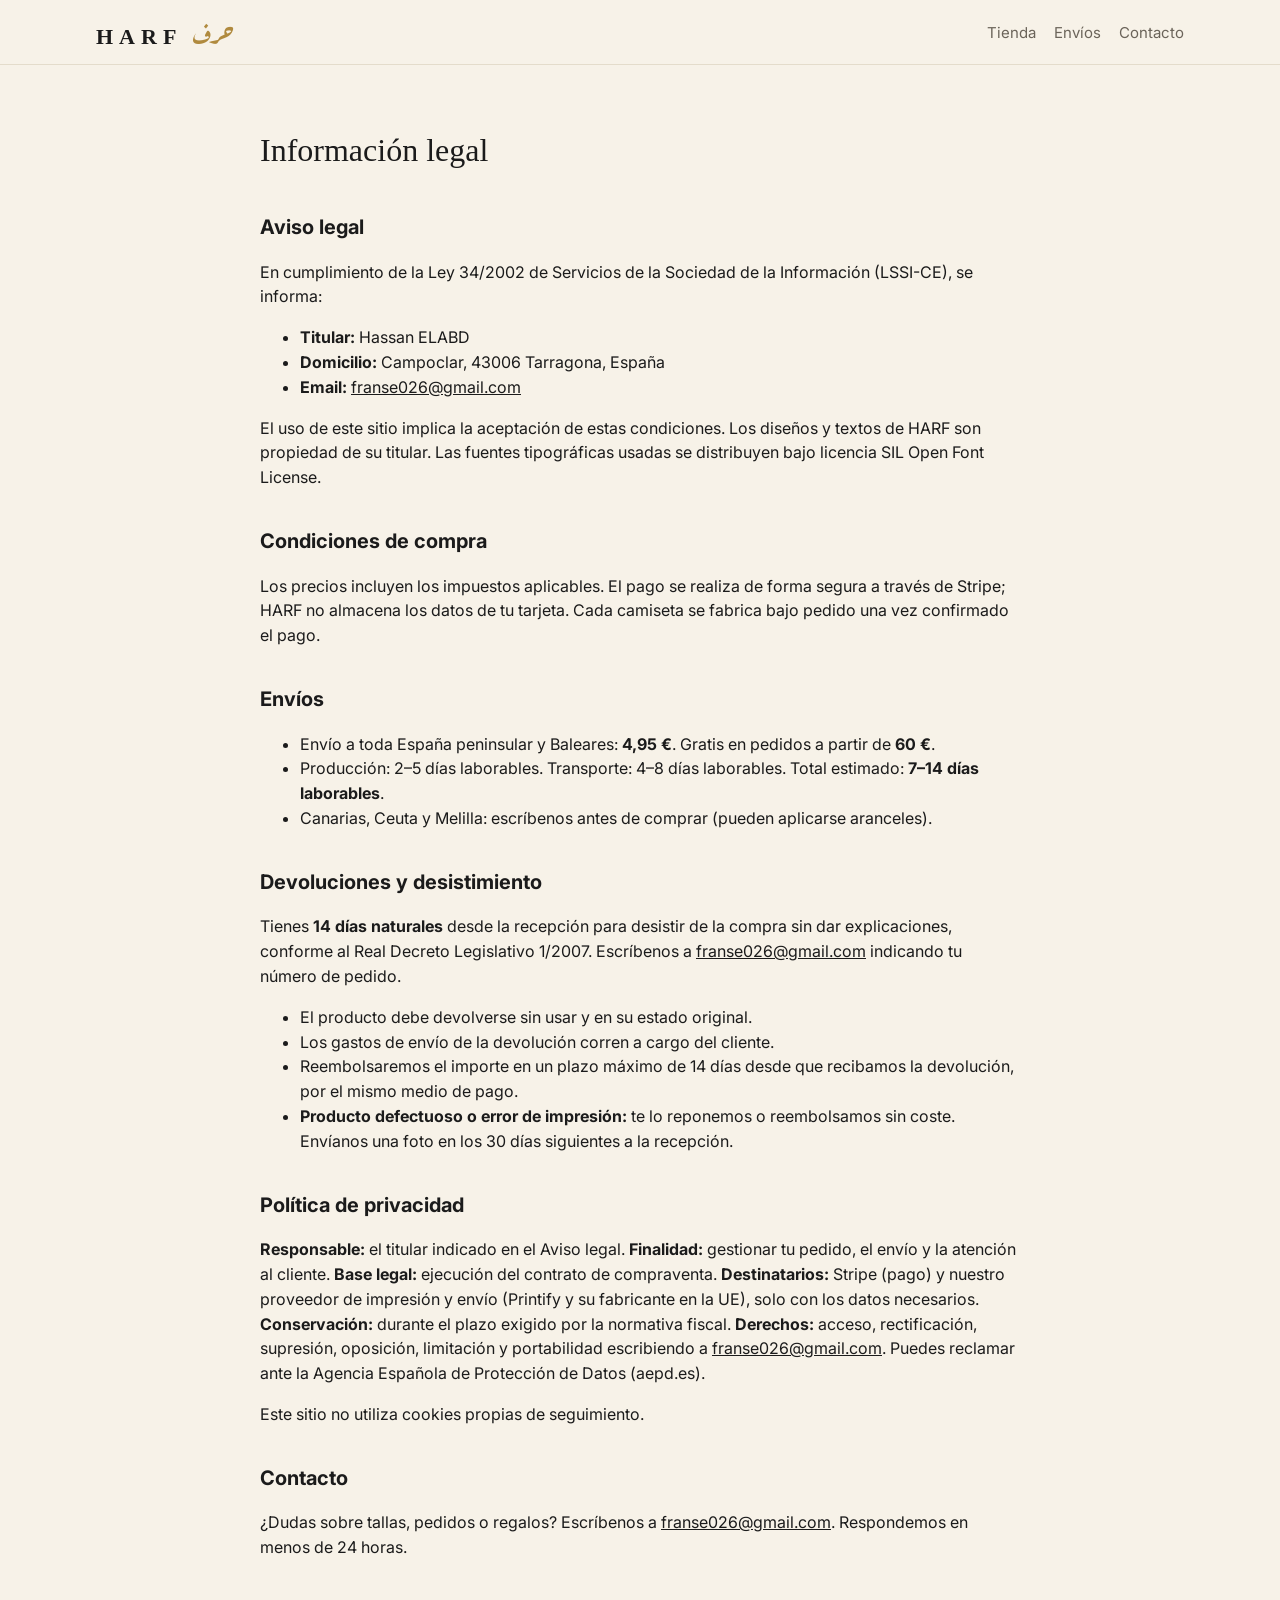
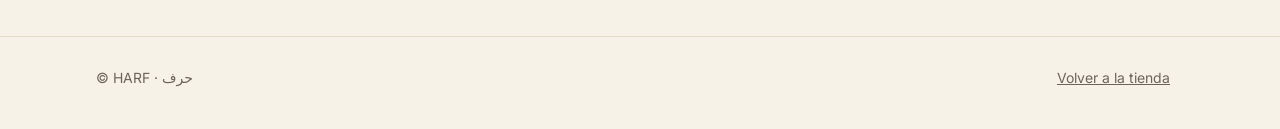
==== legal.html @ e64bba2a "Move HARF store into its own repository Storefront, print designs, Instagram posts and generator scr" ====
<!doctype html>
<html lang="es">
<head>
<meta charset="utf-8">
<meta name="viewport" content="width=device-width, initial-scale=1">
<title>Información legal · HARF</title>
<link href="https://fonts.googleapis.com/css2?family=Aref+Ruqaa:wght@700&family=Inter:wght@400;600&display=swap" rel="stylesheet">
<link rel="stylesheet" href="style.css">
</head>
<body>
<header class="top"><div class="wrap">
  <a class="logo" href="./"><b>HARF</b><span>حرف</span></a>
  <nav><a href="./#tienda">Tienda</a><a href="#envios">Envíos</a><a href="#contacto">Contacto</a></nav>
</div></header>

<main class="wrap legal">
  <h1>Información legal</h1>

  <h2 id="aviso">Aviso legal</h2>
  <p>En cumplimiento de la Ley 34/2002 de Servicios de la Sociedad de la Información (LSSI-CE), se informa:</p>
  <ul>
    <li><b>Titular:</b> Hassan ELABD</li>
    <li><b>Domicilio:</b> Campoclar, 43006 Tarragona, España</li>
    <li><b>Email:</b> <a href="mailto:franse026@gmail.com">franse026@gmail.com</a></li>
  </ul>
  <p>El uso de este sitio implica la aceptación de estas condiciones. Los diseños y textos de HARF son propiedad de su titular. Las fuentes tipográficas usadas se distribuyen bajo licencia SIL Open Font License.</p>

  <h2 id="compra">Condiciones de compra</h2>
  <p>Los precios incluyen los impuestos aplicables. El pago se realiza de forma segura a través de Stripe; HARF no almacena los datos de tu tarjeta. Cada camiseta se fabrica bajo pedido una vez confirmado el pago.</p>

  <h2 id="envios">Envíos</h2>
  <ul>
    <li>Envío a toda España peninsular y Baleares: <b>4,95 €</b>. Gratis en pedidos a partir de <b>60 €</b>.</li>
    <li>Producción: 2–5 días laborables. Transporte: 4–8 días laborables. Total estimado: <b>7–14 días laborables</b>.</li>
    <li>Canarias, Ceuta y Melilla: escríbenos antes de comprar (pueden aplicarse aranceles).</li>
  </ul>

  <h2 id="devoluciones">Devoluciones y desistimiento</h2>
  <p>Tienes <b>14 días naturales</b> desde la recepción para desistir de la compra sin dar explicaciones, conforme al Real Decreto Legislativo 1/2007. Escríbenos a <a href="mailto:franse026@gmail.com">franse026@gmail.com</a> indicando tu número de pedido.</p>
  <ul>
    <li>El producto debe devolverse sin usar y en su estado original.</li>
    <li>Los gastos de envío de la devolución corren a cargo del cliente.</li>
    <li>Reembolsaremos el importe en un plazo máximo de 14 días desde que recibamos la devolución, por el mismo medio de pago.</li>
    <li><b>Producto defectuoso o error de impresión:</b> te lo reponemos o reembolsamos sin coste. Envíanos una foto en los 30 días siguientes a la recepción.</li>
  </ul>

  <h2 id="privacidad">Política de privacidad</h2>
  <p><b>Responsable:</b> el titular indicado en el Aviso legal. <b>Finalidad:</b> gestionar tu pedido, el envío y la atención al cliente. <b>Base legal:</b> ejecución del contrato de compraventa. <b>Destinatarios:</b> Stripe (pago) y nuestro proveedor de impresión y envío (Printify y su fabricante en la UE), solo con los datos necesarios. <b>Conservación:</b> durante el plazo exigido por la normativa fiscal. <b>Derechos:</b> acceso, rectificación, supresión, oposición, limitación y portabilidad escribiendo a <a href="mailto:franse026@gmail.com">franse026@gmail.com</a>. Puedes reclamar ante la Agencia Española de Protección de Datos (aepd.es).</p>
  <p>Este sitio no utiliza cookies propias de seguimiento.</p>

  <h2 id="contacto">Contacto</h2>
  <p>¿Dudas sobre tallas, pedidos o regalos? Escríbenos a <a href="mailto:franse026@gmail.com">franse026@gmail.com</a>. Respondemos en menos de 24 horas.</p>
</main>

<footer><div class="wrap"><div>© HARF · حرف</div><div><a href="./">Volver a la tienda</a></div></div></footer>
</body>
</html>
---- style.css ----
:root {
  --ink: #1b1b1b;
  --paper: #f7f2e8;
  --gold: #b08a3e;
  --muted: #6b645a;
  --line: #e4dccb;
  --card: #fffdf8;
}
* { box-sizing: border-box; }
html, body { margin: 0; background: var(--paper); color: var(--ink); }
body { font-family: "Inter", system-ui, -apple-system, Segoe UI, Roboto, sans-serif; line-height: 1.55; }
a { color: inherit; }
img { max-width: 100%; display: block; }
.wrap { max-width: 1120px; margin: 0 auto; padding: 0 16px; }

header.top { border-bottom: 1px solid var(--line); background: var(--paper); position: sticky; top: 0; z-index: 5; }
header.top .wrap { display: flex; align-items: center; justify-content: space-between; height: 64px; }
.logo { display: flex; align-items: baseline; gap: 10px; text-decoration: none; }
.logo b { font-family: Georgia, serif; letter-spacing: 6px; font-size: 22px; }
.logo span { font-family: "Aref Ruqaa", serif; font-size: 28px; color: var(--gold); }
nav a { margin-left: 18px; text-decoration: none; font-size: 15px; color: var(--muted); }

.banner { background: var(--ink); color: var(--paper); text-align: center; font-size: 14px; padding: 8px 16px; }

.hero { padding: 64px 0 48px; text-align: center; }
.hero .ar { color: var(--gold); font-family: "Aref Ruqaa", serif; font-size: clamp(64px, 14vw, 140px); line-height: 1.1; margin: 0; }
.hero h1 { font-family: Georgia, serif; font-weight: 400; font-size: clamp(26px, 4.5vw, 42px); margin: 12px 0 10px; }
.hero p { color: var(--muted); max-width: 560px; margin: 0 auto 26px; }
.btn { display: inline-block; background: var(--ink); color: var(--paper); border: 0; border-radius: 999px; padding: 14px 28px; font-size: 16px; cursor: pointer; text-decoration: none; }
.btn.gold { background: var(--gold); }
.btn:disabled { opacity: .5; cursor: not-allowed; }

.grid { display: grid; grid-template-columns: repeat(auto-fill, minmax(min(240px, 44vw), 1fr)); gap: 16px; padding: 8px 0 64px; }
.card { background: var(--card); border: 1px solid var(--line); border-radius: 14px; overflow: hidden; cursor: pointer; transition: transform .15s; }
.card:hover { transform: translateY(-3px); }
.card img { aspect-ratio: 1; object-fit: cover; width: 100%; background: #eee; }
.card .info { padding: 14px 16px 18px; }
.card .ar { font-family: "Aref Ruqaa", serif; font-size: 26px; color: var(--gold); float: right; line-height: 1; }
.card h3 { margin: 0; font-size: 17px; }
.card small { color: var(--muted); }
.card .price { margin-top: 8px; font-weight: 600; }

.features { display: grid; grid-template-columns: repeat(auto-fit, minmax(220px, 1fr)); gap: 18px; padding: 40px 0; border-top: 1px solid var(--line); }
.features div { text-align: center; }
.features b { display: block; margin-bottom: 4px; }
.features p { color: var(--muted); margin: 0; font-size: 15px; }

dialog { border: 0; border-radius: 16px; padding: 0; max-width: 900px; width: calc(100% - 32px); background: var(--card); color: var(--ink); }
dialog::backdrop { background: rgba(0,0,0,.5); }
.pd { display: grid; grid-template-columns: 1fr 1fr; }
.pd img { width: 100%; height: 100%; object-fit: cover; background: #eee; }
.pd .body { padding: 28px; }
.pd .ar { font-family: "Aref Ruqaa", serif; font-size: 54px; color: var(--gold); line-height: 1.1; }
.pd h2 { margin: 4px 0; font-family: Georgia, serif; font-weight: 400; }
.pd .muted { color: var(--muted); }
.opts { display: flex; flex-wrap: wrap; gap: 8px; margin: 8px 0 18px; }
.opts button { border: 1px solid var(--line); background: #fff; border-radius: 8px; padding: 8px 14px; cursor: pointer; font-size: 15px; color: var(--ink); }
.opts button[aria-pressed="true"] { border-color: var(--ink); background: var(--ink); color: var(--paper); }
.close { position: absolute; top: 10px; right: 14px; background: rgba(255,255,255,.9); border: 0; font-size: 26px; cursor: pointer; border-radius: 50%; width: 40px; height: 40px; }
.note { font-size: 13px; color: var(--muted); margin-top: 14px; }

footer { border-top: 1px solid var(--line); padding: 30px 0 40px; color: var(--muted); font-size: 14px; }
footer .wrap { display: flex; flex-wrap: wrap; justify-content: space-between; gap: 12px; }
footer a { margin-right: 14px; white-space: nowrap; }

.legal { padding: 40px 0 60px; max-width: 760px; }
.legal h1 { font-family: Georgia, serif; font-weight: 400; }
.legal h2 { margin-top: 36px; font-size: 20px; }

@media (max-width: 700px) {
  .pd { grid-template-columns: 1fr; }
  .pd .body { padding: 20px; }
  nav a { margin-left: 12px; font-size: 14px; }
}
@media (max-width: 520px) {
  .card .info { padding: 10px 12px 14px; }
  .card h3 { font-size: 15px; }
  .card .ar { font-size: 20px; }
}
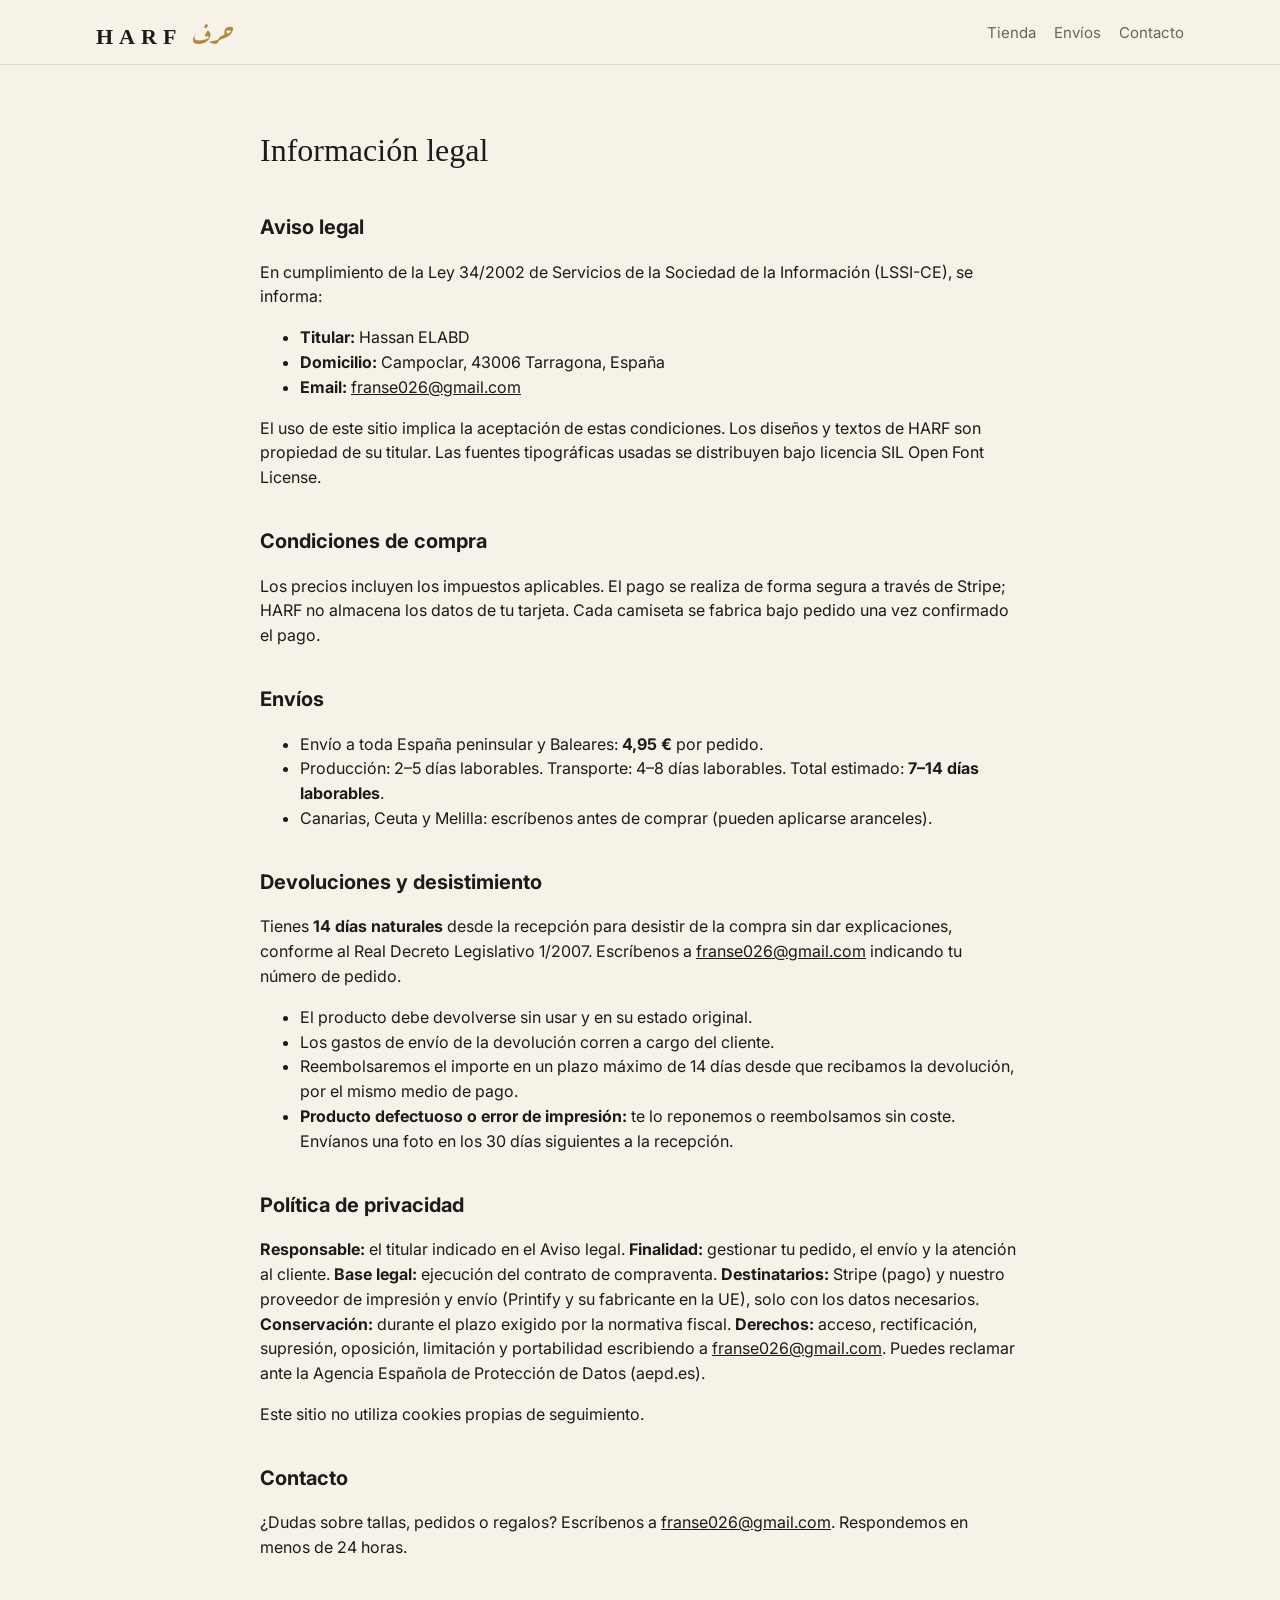
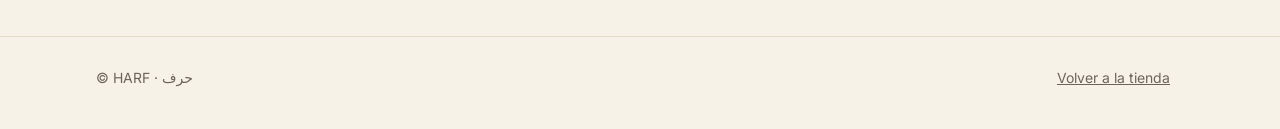
==== commit 43d1c271: "Turn on Stripe checkout for all twelve tees Each design/color opens its own Stripe Payment Link (siz" ====
--- a/legal.html
+++ b/legal.html
@@ -30,7 +30,7 @@
 
   <h2 id="envios">Envíos</h2>
   <ul>
-    <li>Envío a toda España peninsular y Baleares: <b>4,95 €</b>. Gratis en pedidos a partir de <b>60 €</b>.</li>
+    <li>Envío a toda España peninsular y Baleares: <b>4,95 €</b> por pedido.</li>
     <li>Producción: 2–5 días laborables. Transporte: 4–8 días laborables. Total estimado: <b>7–14 días laborables</b>.</li>
     <li>Canarias, Ceuta y Melilla: escríbenos antes de comprar (pueden aplicarse aranceles).</li>
   </ul>
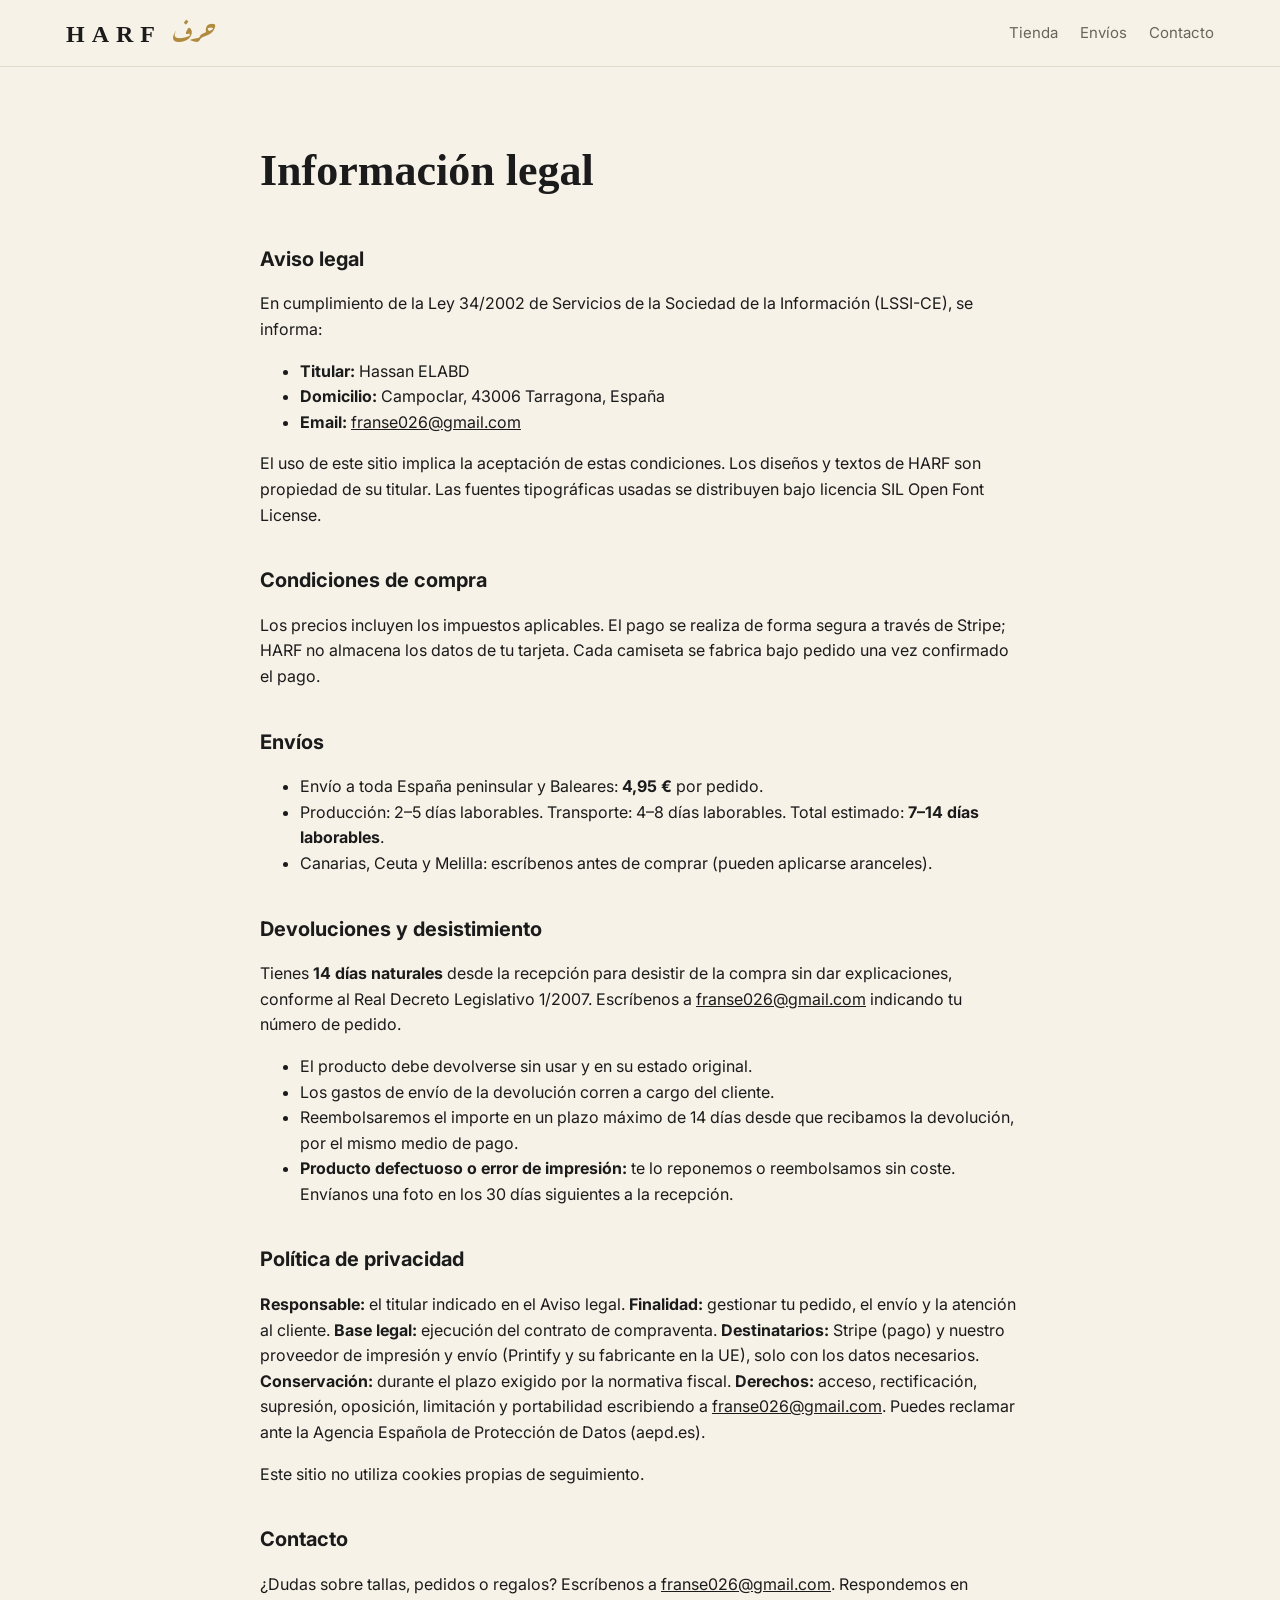
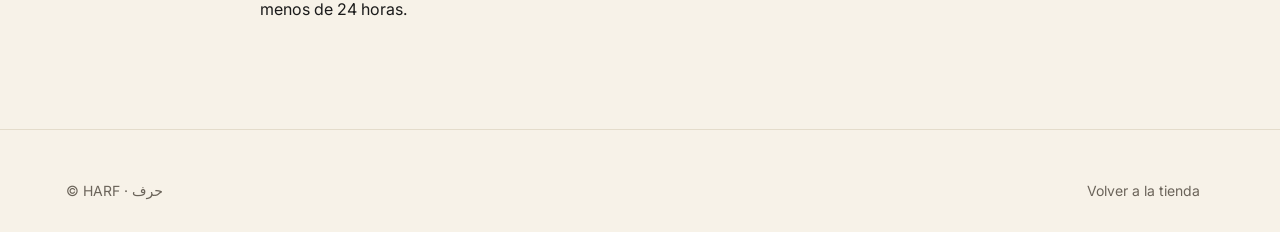
==== commit a403d7ea: "Redesign storefront Full-bleed hero with the Córdoba arches, a scrolling strip of Arabic words, prod" ====
--- a/legal.html
+++ b/legal.html
@@ -52,6 +52,6 @@
   <p>¿Dudas sobre tallas, pedidos o regalos? Escríbenos a <a href="mailto:franse026@gmail.com">franse026@gmail.com</a>. Respondemos en menos de 24 horas.</p>
 </main>
 
-<footer><div class="wrap"><div>© HARF · حرف</div><div><a href="./">Volver a la tienda</a></div></div></footer>
+<footer class="simple"><div class="wrap"><div>© HARF · حرف</div><div><a href="./">Volver a la tienda</a></div></div></footer>
 </body>
 </html>
--- a/style.css
+++ b/style.css
@@ -1,79 +1,209 @@
 :root {
   --ink: #1b1b1b;
   --paper: #f7f2e8;
+  --paper-2: #efe6d6;
   --gold: #b08a3e;
+  --gold-2: #8f6d2b;
+  --terracotta: #b5532c;
   --muted: #6b645a;
   --line: #e4dccb;
   --card: #fffdf8;
+  --radius: 16px;
+  --shadow: 0 10px 30px rgba(27, 27, 27, .08);
 }
 * { box-sizing: border-box; }
+html { scroll-behavior: smooth; }
 html, body { margin: 0; background: var(--paper); color: var(--ink); }
-body { font-family: "Inter", system-ui, -apple-system, Segoe UI, Roboto, sans-serif; line-height: 1.55; }
+body { font-family: "Inter", system-ui, -apple-system, Segoe UI, Roboto, sans-serif; line-height: 1.6; -webkit-font-smoothing: antialiased; }
 a { color: inherit; }
 img { max-width: 100%; display: block; }
-.wrap { max-width: 1120px; margin: 0 auto; padding: 0 16px; }
-
-header.top { border-bottom: 1px solid var(--line); background: var(--paper); position: sticky; top: 0; z-index: 5; }
-header.top .wrap { display: flex; align-items: center; justify-content: space-between; height: 64px; }
+.wrap { max-width: 1180px; margin: 0 auto; padding: 0 16px; }
+.serif { font-family: "Cormorant Garamond", Georgia, serif; }
+.ar { font-family: "Aref Ruqaa", serif; }
+.eyebrow { font-size: 13px; letter-spacing: 3px; text-transform: uppercase; color: var(--gold-2); font-weight: 600; }
+.section { padding: 72px 0; }
+.section h2 { font-family: "Cormorant Garamond", Georgia, serif; font-weight: 600; font-size: clamp(32px, 5vw, 46px); line-height: 1.1; margin: 8px 0 14px; }
+.lead { color: var(--muted); font-size: 18px; max-width: 620px; }
+
+/* Announcement + header */
+.banner { background: var(--ink); color: var(--paper); text-align: center; font-size: 14px; padding: 9px 16px; letter-spacing: .2px; }
+.banner b { color: #e3c27a; letter-spacing: 1px; }
+header.top { position: sticky; top: 0; z-index: 20; background: rgba(247, 242, 232, .92); backdrop-filter: saturate(140%) blur(10px); -webkit-backdrop-filter: saturate(140%) blur(10px); border-bottom: 1px solid var(--line); }
+header.top .wrap { display: flex; align-items: center; justify-content: space-between; height: 66px; }
 .logo { display: flex; align-items: baseline; gap: 10px; text-decoration: none; }
-.logo b { font-family: Georgia, serif; letter-spacing: 6px; font-size: 22px; }
-.logo span { font-family: "Aref Ruqaa", serif; font-size: 28px; color: var(--gold); }
-nav a { margin-left: 18px; text-decoration: none; font-size: 15px; color: var(--muted); }
-
-.banner { background: var(--ink); color: var(--paper); text-align: center; font-size: 14px; padding: 8px 16px; }
-
+.logo b { font-family: "Cormorant Garamond", Georgia, serif; letter-spacing: 7px; font-size: 24px; font-weight: 700; }
+.logo span { font-family: "Aref Ruqaa", serif; font-size: 30px; color: var(--gold); line-height: 1; }
+nav { display: flex; gap: 22px; }
+nav a { text-decoration: none; font-size: 15px; color: var(--muted); transition: color .15s; }
+nav a:hover { color: var(--ink); }
+
+/* Buttons */
+.btn { display: inline-flex; align-items: center; justify-content: center; gap: 8px; background: var(--ink); color: var(--paper); border: 1px solid var(--ink); border-radius: 999px; padding: 14px 26px; font-size: 16px; font-weight: 600; cursor: pointer; text-decoration: none; transition: transform .15s, background .15s; }
+.btn:hover { transform: translateY(-1px); }
+.btn.gold { background: var(--gold); border-color: var(--gold); color: #fff; }
+.btn.gold:hover { background: var(--gold-2); border-color: var(--gold-2); }
+.btn.light { background: var(--paper); color: var(--ink); border-color: var(--paper); }
+.btn.ghost { background: transparent; color: inherit; border-color: currentColor; }
+.btn.block { width: 100%; }
+
+/* Hero */
+.hero-img { position: relative; min-height: min(86vh, 760px); display: flex; align-items: flex-end; color: #fff; background: #3b2a1e center / cover no-repeat; }
+.hero-img::before { content: ""; position: absolute; inset: 0; background: linear-gradient(180deg, rgba(20, 14, 8, .25) 0%, rgba(20, 14, 8, .35) 45%, rgba(20, 14, 8, .82) 100%); }
+.hero-img .wrap { position: relative; width: 100%; padding-bottom: 64px; padding-top: 120px; }
+.hero-img .ar { font-size: clamp(90px, 17vw, 190px); line-height: 1; color: #e3c27a; margin: 0 0 6px; text-shadow: 0 6px 30px rgba(0, 0, 0, .35); }
+.hero-img h1 { font-family: "Cormorant Garamond", Georgia, serif; font-weight: 600; font-size: clamp(38px, 6.4vw, 70px); line-height: 1.02; margin: 0 0 16px; max-width: 760px; }
+.hero-img p { font-size: clamp(17px, 2vw, 20px); max-width: 560px; margin: 0 0 28px; color: rgba(255, 255, 255, .88); }
+.hero-ctas { display: flex; flex-wrap: wrap; gap: 12px; }
+.hero-trust { display: flex; flex-wrap: wrap; gap: 8px 22px; margin-top: 28px; font-size: 14px; color: rgba(255, 255, 255, .8); }
+.hero-trust span::before { content: "✦ "; color: #e3c27a; }
+.credit { position: absolute; right: 12px; bottom: 8px; font-size: 11px; color: rgba(255, 255, 255, .6); }
+.credit a { color: inherit; }
+
+/* Word marquee */
+.marquee { overflow: hidden; background: var(--ink); color: var(--paper); border-block: 1px solid #000; }
+.marquee-track { display: flex; gap: 46px; width: max-content; padding: 16px 0; animation: scroll 42s linear infinite; }
+.marquee-track span { display: inline-flex; align-items: baseline; gap: 12px; white-space: nowrap; font-size: 15px; letter-spacing: 1px; color: rgba(247, 242, 232, .7); }
+.marquee-track .ar { font-size: 30px; color: #e3c27a; letter-spacing: 0; }
+@keyframes scroll { to { transform: translateX(-50%); } }
+@media (prefers-reduced-motion: reduce) { .marquee-track { animation: none; } }
+
+/* Shop */
+.shop-head { display: flex; flex-wrap: wrap; justify-content: space-between; align-items: flex-end; gap: 16px; margin-bottom: 22px; }
+.filters { display: flex; gap: 8px; flex-wrap: wrap; }
+.filters button { border: 1px solid var(--line); background: var(--card); color: var(--ink); border-radius: 999px; padding: 9px 18px; font-size: 14px; font-weight: 500; cursor: pointer; transition: all .15s; }
+.filters button:hover { border-color: var(--ink); }
+.filters button[aria-pressed="true"] { background: var(--ink); color: var(--paper); border-color: var(--ink); }
+.grid { display: grid; grid-template-columns: repeat(auto-fill, minmax(min(250px, 44vw), 1fr)); gap: 22px 18px; }
+.card { position: relative; cursor: pointer; outline: none; }
+.card .media { position: relative; aspect-ratio: 1; border-radius: var(--radius); overflow: hidden; background: #ece6da; }
+.card .media img { position: absolute; inset: 0; width: 100%; height: 100%; object-fit: cover; transition: opacity .35s, transform .6s; }
+.card .media img.alt { opacity: 0; }
+.card:hover .media img.main, .card:focus-visible .media img.main { transform: scale(1.03); }
+@media (hover: hover) { .card:hover .media img.alt { opacity: 1; } }
+.card:focus-visible .media { box-shadow: 0 0 0 3px var(--gold); }
+.badge { position: absolute; top: 12px; left: 12px; z-index: 2; background: var(--gold); color: #fff; font-size: 11px; font-weight: 700; letter-spacing: 1px; text-transform: uppercase; padding: 5px 10px; border-radius: 999px; }
+.card .info { padding: 12px 2px 0; display: grid; grid-template-columns: 1fr auto; gap: 2px 10px; align-items: baseline; }
+.card h3 { margin: 0; font-size: 16px; font-weight: 600; }
+.card .ar { font-size: 24px; color: var(--gold); line-height: 1; grid-row: span 2; align-self: center; }
+.card small { color: var(--muted); font-size: 13px; }
+.card .row2 { grid-column: 1 / -1; display: flex; justify-content: space-between; align-items: center; margin-top: 6px; }
+.price { font-weight: 700; }
+.swatches { display: flex; gap: 5px; }
+.swatches i { width: 14px; height: 14px; border-radius: 50%; border: 1px solid rgba(0, 0, 0, .2); display: inline-block; }
+
+/* Story */
+.story { background: var(--paper-2); }
+.split { display: grid; grid-template-columns: 1.05fr 1fr; gap: 48px; align-items: center; }
+.split .photo { border-radius: 22px; overflow: hidden; box-shadow: var(--shadow); position: relative; aspect-ratio: 4 / 5; background: #6b4b33 center / cover; }
+.split .photo .credit { color: rgba(255, 255, 255, .75); }
+.quote { font-family: "Cormorant Garamond", Georgia, serif; font-size: clamp(26px, 3.6vw, 36px); line-height: 1.25; margin: 0 0 20px; }
+.quote .ar { color: var(--gold); font-size: 1.15em; }
+.word-list { list-style: none; padding: 0; margin: 22px 0 28px; display: grid; grid-template-columns: 1fr 1fr; gap: 10px 22px; }
+.word-list li { display: flex; gap: 10px; align-items: baseline; border-bottom: 1px dashed var(--line); padding-bottom: 8px; }
+.word-list b { font-weight: 600; min-width: 86px; }
+.word-list span { color: var(--muted); font-size: 15px; }
+
+/* Couple / gift */
+.gift { background: var(--ink); color: var(--paper); border-radius: 26px; padding: 44px; display: grid; grid-template-columns: 1fr 1.2fr; gap: 36px; align-items: center; overflow: hidden; }
+.gift h2 { color: var(--paper); }
+.gift p { color: rgba(247, 242, 232, .78); }
+.gift .pair { display: grid; grid-template-columns: 1fr 1fr; gap: 14px; }
+.gift .pair button { background: #2a2826; border: 0; padding: 0; border-radius: 16px; overflow: hidden; cursor: pointer; color: var(--paper); text-align: left; }
+.gift .pair img { aspect-ratio: 1; object-fit: cover; width: 100%; }
+.gift .pair span { display: block; padding: 10px 14px 14px; font-weight: 600; }
+.gift .pair span em { font-style: normal; color: #e3c27a; font-family: "Aref Ruqaa", serif; font-size: 20px; margin-left: 6px; }
+
+/* Features */
+.features { display: grid; grid-template-columns: repeat(4, 1fr); gap: 18px; }
+.feature { background: var(--card); border: 1px solid var(--line); border-radius: var(--radius); padding: 22px; }
+.feature svg { width: 30px; height: 30px; color: var(--gold); margin-bottom: 10px; }
+.feature b { display: block; margin-bottom: 4px; }
+.feature p { color: var(--muted); margin: 0; font-size: 15px; }
+
+/* FAQ */
+.faq { max-width: 820px; }
+.faq details { border-bottom: 1px solid var(--line); padding: 4px 0; }
+.faq summary { cursor: pointer; list-style: none; padding: 16px 30px 16px 0; font-weight: 600; font-size: 17px; position: relative; }
+.faq summary::-webkit-details-marker { display: none; }
+.faq summary::after { content: "+"; position: absolute; right: 4px; top: 12px; font-size: 24px; color: var(--gold); transition: transform .2s; }
+.faq details[open] summary::after { transform: rotate(45deg); }
+.faq details p { margin: 0 0 18px; color: var(--muted); }
+
+/* Instagram CTA */
+.ig { text-align: center; }
+.ig .ar { font-size: 70px; color: var(--gold); line-height: 1; }
+
+/* Product dialog */
+dialog { border: 0; border-radius: 22px; padding: 0; max-width: 980px; width: calc(100% - 24px); max-height: calc(100vh - 24px); background: var(--card); color: var(--ink); box-shadow: 0 30px 80px rgba(0, 0, 0, .35); }
+dialog::backdrop { background: rgba(20, 16, 10, .55); backdrop-filter: blur(3px); }
+.pd { display: grid; grid-template-columns: 1.05fr 1fr; }
+.pd .gallery { background: #ece6da; position: relative; }
+.pd .gallery > img { width: 100%; aspect-ratio: 1; object-fit: cover; }
+.thumbs { display: flex; gap: 8px; padding: 10px; }
+.thumbs button { width: 64px; height: 64px; border-radius: 10px; overflow: hidden; border: 2px solid transparent; padding: 0; cursor: pointer; background: #ddd; }
+.thumbs button[aria-pressed="true"] { border-color: var(--ink); }
+.thumbs img { width: 100%; height: 100%; object-fit: cover; }
+.pd .body { padding: 30px 30px 26px; overflow-y: auto; }
+.pd .ar { font-size: 56px; color: var(--gold); line-height: 1.15; }
+.pd h2 { margin: 2px 0; font-family: "Cormorant Garamond", Georgia, serif; font-weight: 600; font-size: 34px; line-height: 1.1; }
+.pd .muted { color: var(--muted); }
+.pd .pprice { font-size: 24px; font-weight: 700; margin: 10px 0 4px; }
+.pd .pprice small { font-size: 14px; color: var(--muted); font-weight: 400; }
+.opt-label { font-size: 14px; font-weight: 600; margin: 16px 0 8px; display: flex; justify-content: space-between; }
+.opt-label a { font-weight: 400; color: var(--muted); }
+.opts { display: flex; flex-wrap: wrap; gap: 8px; }
+.opts button { border: 1px solid var(--line); background: #fff; border-radius: 10px; padding: 9px 16px; cursor: pointer; font-size: 15px; color: var(--ink); display: inline-flex; gap: 8px; align-items: center; }
+.opts button i { width: 14px; height: 14px; border-radius: 50%; border: 1px solid rgba(0, 0, 0, .2); }
+.opts button[aria-pressed="true"] { border-color: var(--ink); box-shadow: inset 0 0 0 1px var(--ink); }
+.pd ul.bullets { padding-left: 18px; margin: 18px 0; color: var(--muted); font-size: 14px; }
+.pd ul.bullets li { margin: 4px 0; }
+.code-hint { background: var(--paper); border: 1px dashed var(--gold); border-radius: 12px; padding: 10px 14px; font-size: 14px; margin-top: 14px; }
+.code-hint b { letter-spacing: 1px; }
+.close { position: absolute; top: 12px; right: 12px; z-index: 3; background: rgba(255, 255, 255, .92); border: 0; font-size: 24px; cursor: pointer; border-radius: 50%; width: 42px; height: 42px; box-shadow: var(--shadow); }
+.size-table { width: 100%; border-collapse: collapse; font-size: 15px; margin-top: 10px; }
+.size-table th, .size-table td { padding: 10px 8px; border-bottom: 1px solid var(--line); text-align: center; }
+.size-table th { color: var(--muted); font-weight: 500; }
+#sizes .body { padding: 30px; }
+
+/* Footer */
+footer { background: var(--ink); color: rgba(247, 242, 232, .75); padding: 50px 0 30px; font-size: 14px; margin-top: 30px; }
+footer .cols { display: grid; grid-template-columns: 1.4fr 1fr 1fr; gap: 30px; }
+footer .logo b { color: var(--paper); }
+footer h4 { color: var(--paper); margin: 0 0 12px; font-size: 14px; letter-spacing: 2px; text-transform: uppercase; }
+footer a { display: block; text-decoration: none; margin: 6px 0; }
+footer a:hover { color: var(--paper); }
+footer .fine { border-top: 1px solid #333; margin-top: 34px; padding-top: 18px; display: flex; flex-wrap: wrap; justify-content: space-between; gap: 10px; font-size: 12px; color: rgba(247, 242, 232, .5); }
+footer .fine a { display: inline; margin: 0; }
+
+/* Simple pages (legal, gracias) */
 .hero { padding: 64px 0 48px; text-align: center; }
-.hero .ar { color: var(--gold); font-family: "Aref Ruqaa", serif; font-size: clamp(64px, 14vw, 140px); line-height: 1.1; margin: 0; }
-.hero h1 { font-family: Georgia, serif; font-weight: 400; font-size: clamp(26px, 4.5vw, 42px); margin: 12px 0 10px; }
+.hero .ar { font-size: clamp(64px, 14vw, 140px); line-height: 1.1; margin: 0; color: var(--gold); }
+.hero h1 { font-family: "Cormorant Garamond", Georgia, serif; font-weight: 600; font-size: clamp(30px, 5vw, 46px); margin: 12px 0 10px; }
 .hero p { color: var(--muted); max-width: 560px; margin: 0 auto 26px; }
-.btn { display: inline-block; background: var(--ink); color: var(--paper); border: 0; border-radius: 999px; padding: 14px 28px; font-size: 16px; cursor: pointer; text-decoration: none; }
-.btn.gold { background: var(--gold); }
-.btn:disabled { opacity: .5; cursor: not-allowed; }
-
-.grid { display: grid; grid-template-columns: repeat(auto-fill, minmax(min(240px, 44vw), 1fr)); gap: 16px; padding: 8px 0 64px; }
-.card { background: var(--card); border: 1px solid var(--line); border-radius: 14px; overflow: hidden; cursor: pointer; transition: transform .15s; }
-.card:hover { transform: translateY(-3px); }
-.card img { aspect-ratio: 1; object-fit: cover; width: 100%; background: #eee; }
-.card .info { padding: 14px 16px 18px; }
-.card .ar { font-family: "Aref Ruqaa", serif; font-size: 26px; color: var(--gold); float: right; line-height: 1; }
-.card h3 { margin: 0; font-size: 17px; }
-.card small { color: var(--muted); }
-.card .price { margin-top: 8px; font-weight: 600; }
-
-.features { display: grid; grid-template-columns: repeat(auto-fit, minmax(220px, 1fr)); gap: 18px; padding: 40px 0; border-top: 1px solid var(--line); }
-.features div { text-align: center; }
-.features b { display: block; margin-bottom: 4px; }
-.features p { color: var(--muted); margin: 0; font-size: 15px; }
-
-dialog { border: 0; border-radius: 16px; padding: 0; max-width: 900px; width: calc(100% - 32px); background: var(--card); color: var(--ink); }
-dialog::backdrop { background: rgba(0,0,0,.5); }
-.pd { display: grid; grid-template-columns: 1fr 1fr; }
-.pd img { width: 100%; height: 100%; object-fit: cover; background: #eee; }
-.pd .body { padding: 28px; }
-.pd .ar { font-family: "Aref Ruqaa", serif; font-size: 54px; color: var(--gold); line-height: 1.1; }
-.pd h2 { margin: 4px 0; font-family: Georgia, serif; font-weight: 400; }
-.pd .muted { color: var(--muted); }
-.opts { display: flex; flex-wrap: wrap; gap: 8px; margin: 8px 0 18px; }
-.opts button { border: 1px solid var(--line); background: #fff; border-radius: 8px; padding: 8px 14px; cursor: pointer; font-size: 15px; color: var(--ink); }
-.opts button[aria-pressed="true"] { border-color: var(--ink); background: var(--ink); color: var(--paper); }
-.close { position: absolute; top: 10px; right: 14px; background: rgba(255,255,255,.9); border: 0; font-size: 26px; cursor: pointer; border-radius: 50%; width: 40px; height: 40px; }
-.note { font-size: 13px; color: var(--muted); margin-top: 14px; }
-
-footer { border-top: 1px solid var(--line); padding: 30px 0 40px; color: var(--muted); font-size: 14px; }
-footer .wrap { display: flex; flex-wrap: wrap; justify-content: space-between; gap: 12px; }
-footer a { margin-right: 14px; white-space: nowrap; }
-
 .legal { padding: 40px 0 60px; max-width: 760px; }
-.legal h1 { font-family: Georgia, serif; font-weight: 400; }
+.legal h1 { font-family: "Cormorant Garamond", Georgia, serif; font-weight: 600; font-size: 44px; }
 .legal h2 { margin-top: 36px; font-size: 20px; }
-
+footer.simple { background: transparent; color: var(--muted); border-top: 1px solid var(--line); }
+footer.simple .wrap { display: flex; flex-wrap: wrap; justify-content: space-between; gap: 12px; }
+footer.simple a { display: inline; margin-right: 14px; }
+
+@media (max-width: 900px) {
+  .split, .gift { grid-template-columns: 1fr; }
+  .gift { padding: 28px 20px; }
+  .features { grid-template-columns: 1fr 1fr; }
+  footer .cols { grid-template-columns: 1fr 1fr; }
+  footer .cols > div:first-child { grid-column: 1 / -1; }
+}
 @media (max-width: 700px) {
+  nav { gap: 14px; }
+  nav a.hide-sm { display: none; }
+  .section { padding: 54px 0; }
   .pd { grid-template-columns: 1fr; }
-  .pd .body { padding: 20px; }
-  nav a { margin-left: 12px; font-size: 14px; }
+  .pd .body { padding: 20px 18px 22px; }
+  .pd .ar { font-size: 44px; }
+  .word-list { grid-template-columns: 1fr; }
+  .features { grid-template-columns: 1fr; }
+  .card .ar { font-size: 20px; }
+  .card h3 { font-size: 15px; }
+  .hero-img .wrap { padding-bottom: 44px; }
 }
-@media (max-width: 520px) {
-  .card .info { padding: 10px 12px 14px; }
-  .card h3 { font-size: 15px; }
-  .card .ar { font-size: 20px; }
-}
